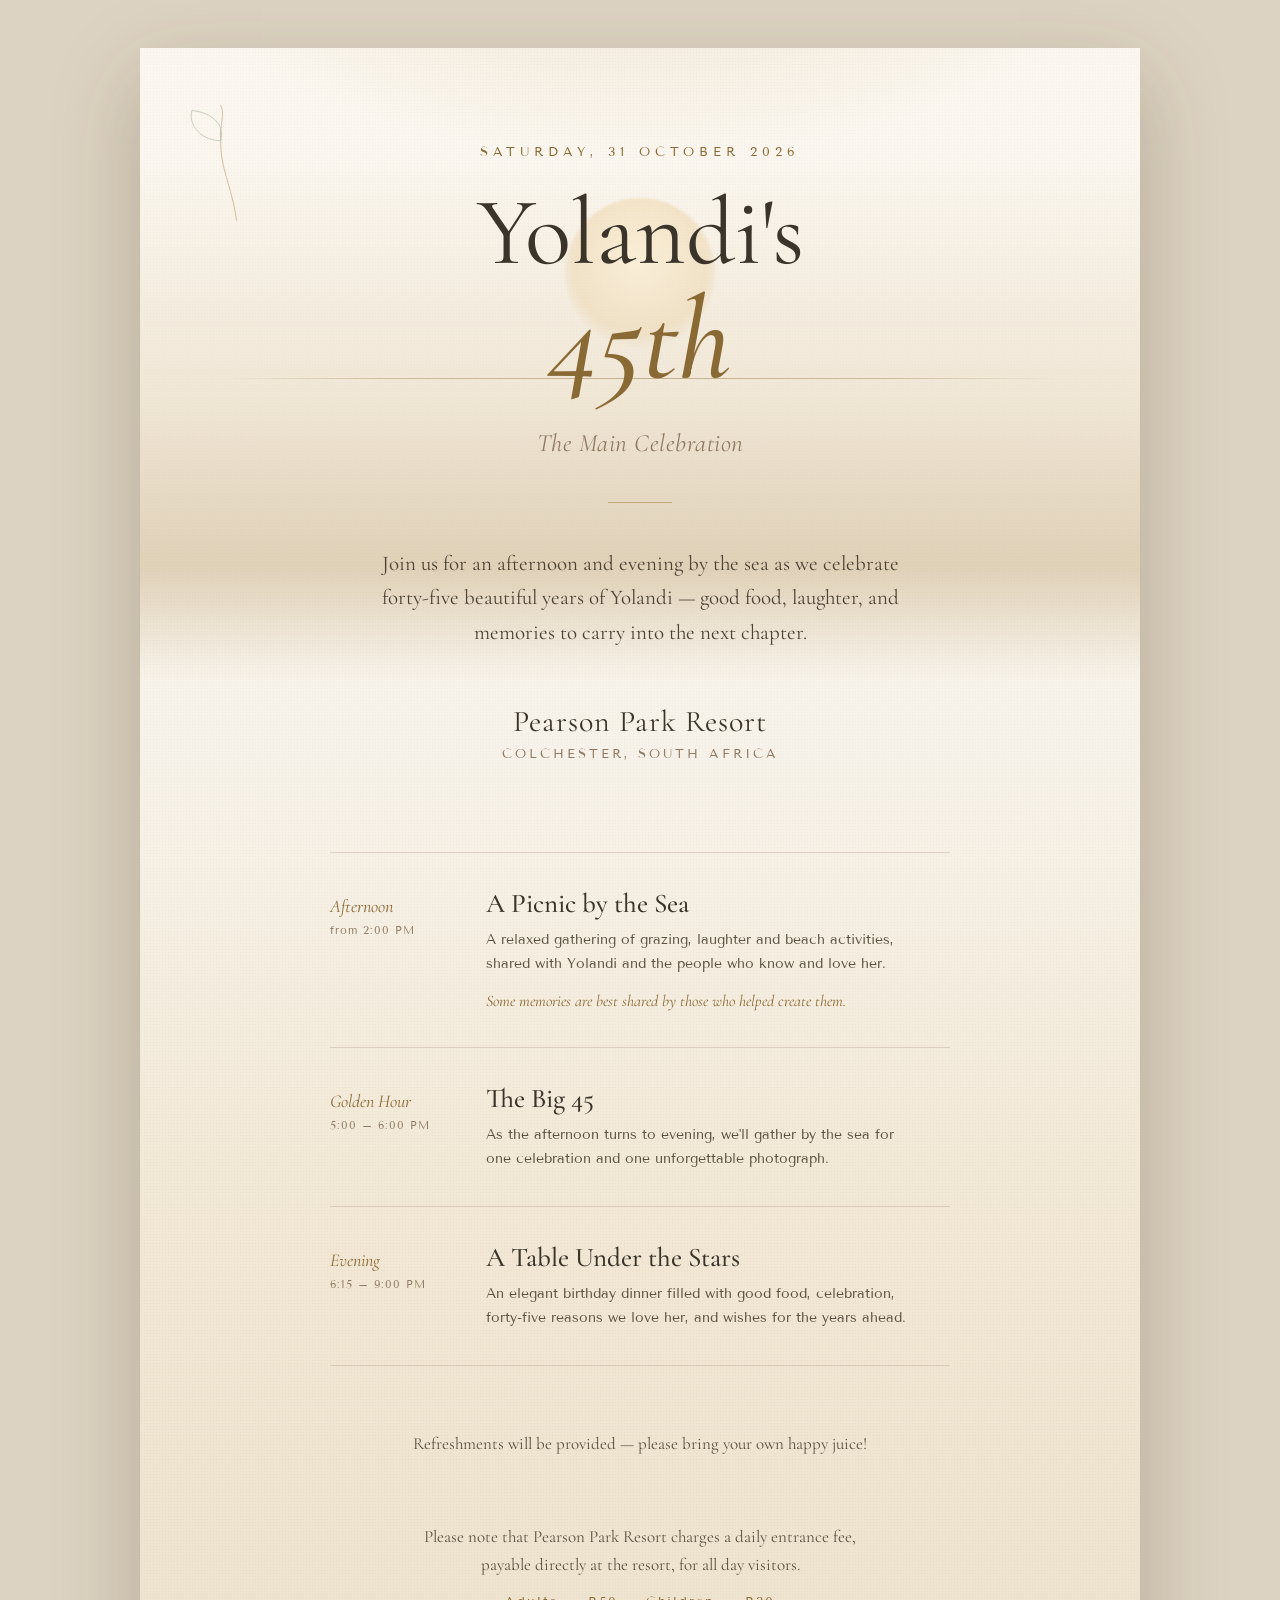
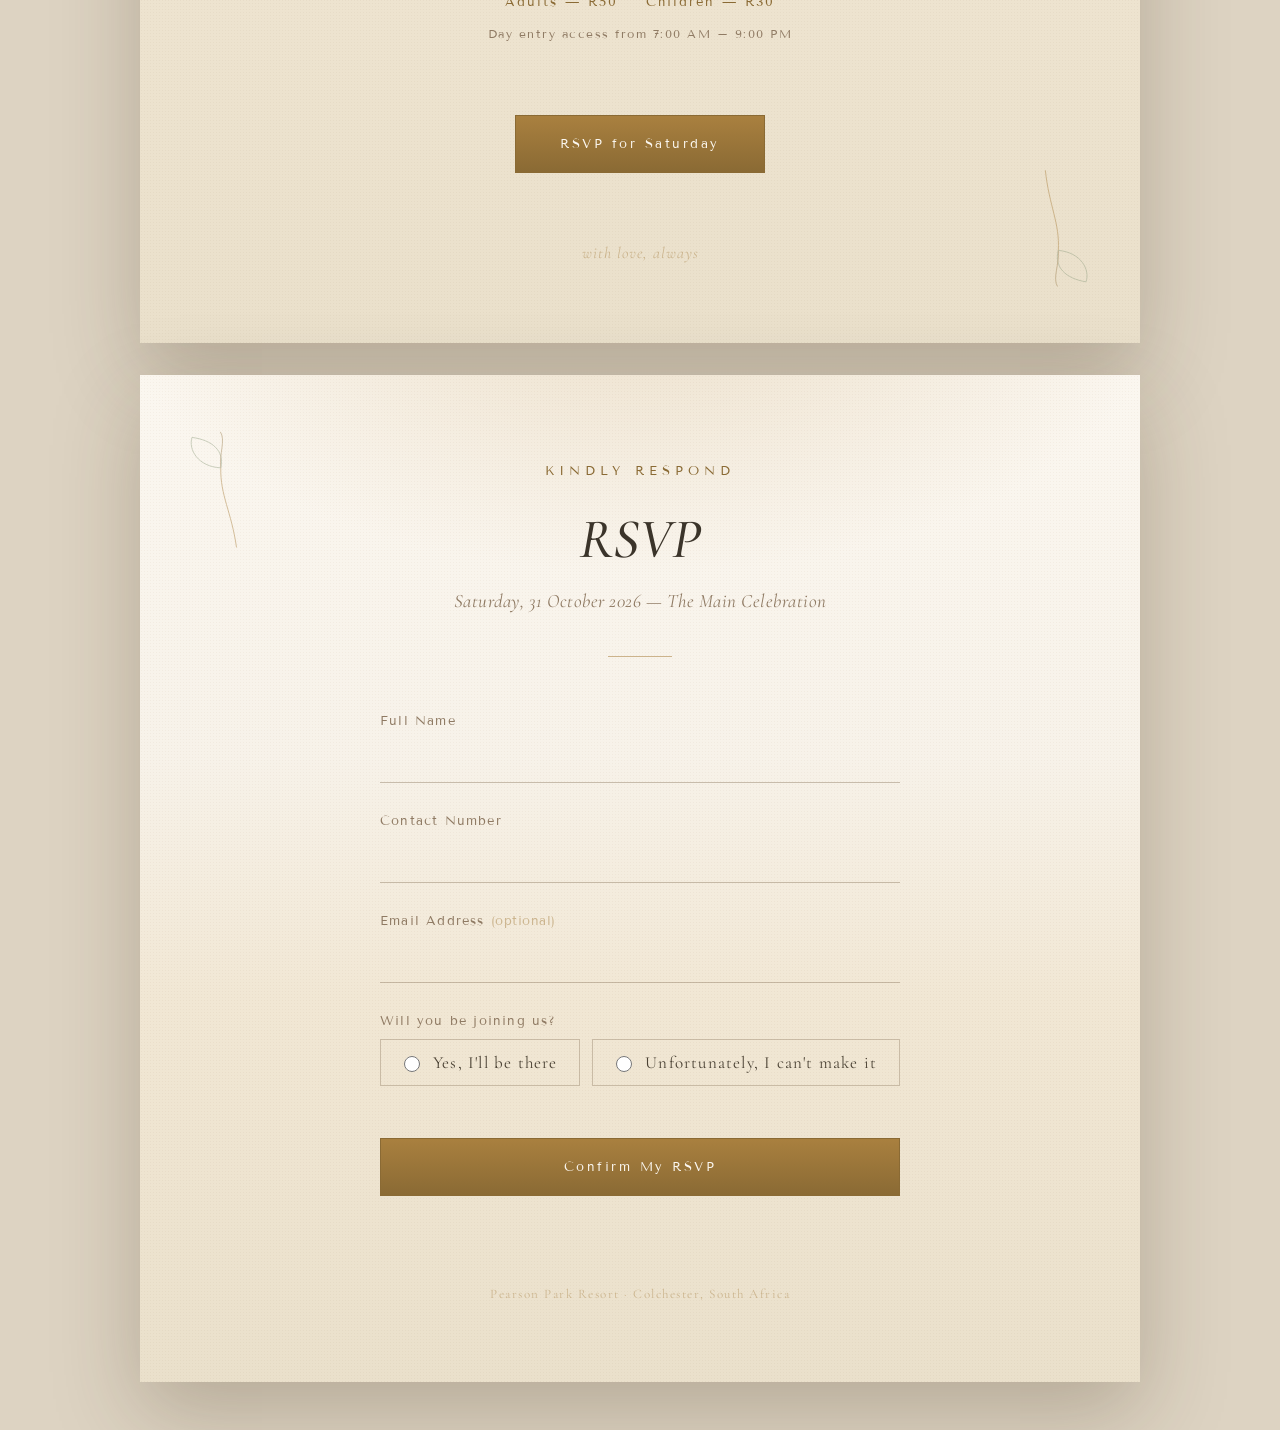
==== saturday-rsvp.html @ 2701c11b "commit changes" ====
<!DOCTYPE html>
<html lang="en">
<head>
<meta charset="UTF-8">
<title>Yolandi's 45th | Saturday, 31 October 2026</title>
<meta name="description" content="Join us for Yolandi's 45th birthday celebration on Saturday, 31 October 2026 at Pearson Park Resort, Colchester.">
<meta name="viewport" content="width=device-width, initial-scale=1.0">

<meta property="og:title" content="Yolandi's 45th | Saturday, 31 October 2026">
<meta property="og:description" content="Join us for Yolandi's 45th birthday celebration on Saturday, 31 October 2026 at Pearson Park Resort, Colchester.">
<meta property="og:type" content="website">

<link rel="preconnect" href="https://fonts.googleapis.com">
<link rel="preconnect" href="https://fonts.gstatic.com" crossorigin>
<link href="https://fonts.googleapis.com/css2?family=Cormorant+Garamond:ital,wght@0,300;0,400;0,500;0,600;1,400;1,500&family=Tenor+Sans&display=swap" rel="stylesheet">
<link rel="stylesheet" href="styles.css">
</head>
<body>

<div class="page">
  <div class="sun"></div>
  <div class="horizon"></div>
  <div class="sea-line"></div>

  <svg class="lily tl" viewBox="0 0 100 140" fill="none" xmlns="http://www.w3.org/2000/svg" aria-hidden="true">
    <path d="M50 130 C 50 90, 40 70, 45 40" stroke="#A9803F" stroke-width="1"/>
    <path d="M45 40 C 20 35, 12 15, 18 2 C 40 8, 52 22, 45 40 Z" stroke="#93A184" stroke-width="1" fill="none"/>
    <path d="M45 40 C 45 25, 55 10, 50 0" stroke="#8A6A34" stroke-width="0.8"/>
  </svg>
  <svg class="lily br" viewBox="0 0 100 140" fill="none" xmlns="http://www.w3.org/2000/svg" aria-hidden="true">
    <path d="M50 130 C 50 90, 40 70, 45 40" stroke="#A9803F" stroke-width="1"/>
    <path d="M45 40 C 20 35, 12 15, 18 2 C 40 8, 52 22, 45 40 Z" stroke="#93A184" stroke-width="1" fill="none"/>
    <path d="M45 40 C 45 25, 55 10, 50 0" stroke="#8A6A34" stroke-width="0.8"/>
  </svg>

  <div class="content">
    <p class="kicker">SATURDAY, 31 OCTOBER 2026</p>

    <h1 class="hero">Yolandi's<span class="accent">45th</span></h1>

    <p class="tagline">The Main Celebration</p>

    <div class="rule"></div>

    <p class="lede">
      Join us for an afternoon and evening by the sea as we celebrate
      forty-five beautiful years of Yolandi — good food, laughter, and
      memories to carry into the next chapter.
    </p>

    <div class="venue">
      <div class="name">Pearson Park Resort</div>
      <div class="place">COLCHESTER, SOUTH AFRICA</div>
    </div>

    <div class="moments">
      <div class="moment">
        <div class="time">Afternoon<span class="time-detail">from 2:00 PM</span></div>
        <div>
          <h3>A Picnic by the Sea</h3>
          <p>A relaxed gathering of grazing, laughter and beach activities,
          shared with Yolandi and the people who know and love her.</p>
          <p class="whisper">Some memories are best shared by those who helped create them.</p>
        </div>
      </div>
      <div class="moment">
        <div class="time">Golden Hour<span class="time-detail">5:00 – 6:00 PM</span></div>
        <div>
          <h3>The Big 45</h3>
          <p>As the afternoon turns to evening, we'll gather by the sea for
          one celebration and one unforgettable photograph.</p>
        </div>
      </div>
      <div class="moment">
        <div class="time">Evening<span class="time-detail">6:15 – 9:00 PM</span></div>
        <div>
          <h3>A Table Under the Stars</h3>
          <p>An elegant birthday dinner filled with good food, celebration,
          forty-five reasons we love her, and wishes for the years ahead.</p>
        </div>
      </div>
    </div>

    <div class="notice">
      <p class="whisper" style="margin-bottom:0;">Refreshments will be provided — please bring your own happy juice!</p>
    </div>

    <div class="notice">
      <p>Please note that Pearson Park Resort charges a daily entrance fee,
      payable directly at the resort, for all day visitors.</p>
      <div class="notice-fees">
        <span>Adults — R50</span>
        <span>Children — R30</span>
      </div>
      <p class="notice-hours">Day entry access from 7:00 AM – 9:00 PM</p>
    </div>

    <div class="rsvp-cta">
      <a href="#rsvp" class="btn-gold">RSVP for Saturday</a>
    </div>

    <div class="footer-mark">with love, always</div>
  </div>
</div>

<!-- ================= RSVP SECTION ================= -->
<div class="page rsvp-page" id="rsvp">
  <svg class="lily tl" viewBox="0 0 100 140" fill="none" xmlns="http://www.w3.org/2000/svg" aria-hidden="true">
    <path d="M50 130 C 50 90, 40 70, 45 40" stroke="#A9803F" stroke-width="1"/>
    <path d="M45 40 C 20 35, 12 15, 18 2 C 40 8, 52 22, 45 40 Z" stroke="#93A184" stroke-width="1" fill="none"/>
    <path d="M45 40 C 45 25, 55 10, 50 0" stroke="#8A6A34" stroke-width="0.8"/>
  </svg>

  <div class="content rsvp-content">

    <p class="kicker">KINDLY RESPOND</p>
    <h2 class="rsvp-title">RSVP</h2>
    <p class="tagline small">Saturday, 31 October 2026 — The Main Celebration</p>
    <div class="rule"></div>

    <!-- FORM VIEW -->
    <form id="saturdayRsvpForm" class="rsvp-form" novalidate>

      <div class="field">
        <label for="fullName">Full Name</label>
        <input type="text" id="fullName" name="fullName" autocomplete="name" required>
      </div>

      <div class="field">
        <label for="contactNumber">Contact Number</label>
        <input type="tel" id="contactNumber" name="contactNumber" autocomplete="tel" required>
      </div>

      <div class="field">
        <label for="emailAddress">Email Address <span class="opt">(optional)</span></label>
        <input type="email" id="emailAddress" name="emailAddress" autocomplete="email">
      </div>

      <fieldset class="field">
        <legend>Will you be joining us?</legend>
        <div class="radio-row">
          <label class="radio-pill">
            <input type="radio" name="attending" value="Yes, I'll be there" required>
            <span>Yes, I'll be there</span>
          </label>
          <label class="radio-pill">
            <input type="radio" name="attending" value="Unfortunately, I can't make it" required>
            <span>Unfortunately, I can't make it</span>
          </label>
        </div>
      </fieldset>

      <!-- ATTENDING BLOCK -->
      <div id="attendingBlock" class="conditional-block" hidden>

        <div class="field-row">
          <div class="field">
            <label for="adults">Adults Attending</label>
            <select id="adults" name="adults">
              <option value="">Select</option>
              <option>1</option><option>2</option><option>3</option><option>4</option>
              <option>5</option><option>6</option><option>7</option><option>8</option>
              <option>9</option><option>10+</option>
            </select>
          </div>
          <div class="field">
            <label for="children">Children Attending</label>
            <select id="children" name="children">
              <option value="">Select</option>
              <option>0</option><option>1</option><option>2</option><option>3</option>
              <option>4</option><option>5</option><option>6+</option>
            </select>
          </div>
        </div>

        <fieldset class="field">
          <legend>Would you like to be part of a special 45 Memories moment for Yolandi?</legend>
          <div class="radio-row column">
            <label class="radio-pill">
              <input type="radio" name="memoriesParticipation" value="Yes, I would love to participate">
              <span>Yes, I would love to participate</span>
            </label>
            <label class="radio-pill">
              <input type="radio" name="memoriesParticipation" value="Tell me more">
              <span>Tell me more</span>
            </label>
            <label class="radio-pill">
              <input type="radio" name="memoriesParticipation" value="Not this time">
              <span>Not this time</span>
            </label>
          </div>
          <p class="hint">Those who wish to participate will receive a little more information privately before the celebration.</p>
        </fieldset>

        <div class="field">
          <label for="dietaryRequirements">Dietary Requirements or Allergies <span class="opt">(optional)</span></label>
          <input type="text" id="dietaryRequirements" name="dietaryRequirements">
        </div>

        <div class="field">
          <label for="additionalNotes">Additional Notes <span class="opt">(optional)</span></label>
          <textarea id="additionalNotes" name="additionalNotes" rows="3"></textarea>
        </div>

      </div>
      <!-- /ATTENDING BLOCK -->

      <!-- NOT ATTENDING MESSAGE -->
      <div id="notAttendingMessage" class="not-attending" hidden>
        <p>We'll miss you, but we'll be thinking of you.</p>
      </div>

      <p class="form-error" id="formError" hidden></p>

      <button type="submit" class="btn-gold btn-submit" id="submitBtn">Confirm My RSVP</button>

    </form>

    <!-- LOADING VIEW -->
    <div id="loadingView" class="rsvp-status" hidden>
      <div class="spinner" aria-hidden="true"></div>
      <p class="status-title">Saving your RSVP…</p>
    </div>

    <!-- SUCCESS VIEW -->
    <div id="successView" class="rsvp-status" hidden>
      <p class="status-title italic">Thank You</p>
      <p class="status-body">Your RSVP has been received.</p>
      <p class="status-body">We're so looking forward to celebrating, laughing and making memories together on Saturday.</p>
      <p class="status-body extra" id="successMemories" hidden>Keep an eye out — we'll be in touch with a little more information.</p>
      <p class="status-body extra" id="successRegrets" hidden>We'll miss you, but we'll be thinking of you.</p>
      <div class="footer-mark">with love, always</div>
    </div>

    <div class="footer-mark rsvp-footer">Pearson Park Resort · Colchester, South Africa</div>
  </div>
</div>

<script src="saturday-rsvp.js"></script>
</body>
</html>
---- styles.css ----
:root{
  --ivory:#F7F2E9;
  --cream:#FBF7F0;
  --champagne:#E9DBC3;
  --sand:#CBB48D;
  --taupe:#8F7A63;
  --sage:#93A184;
  --gold:#A9803F;
  --gold-deep:#8A6A34;
  --ink:#3B342A;
}
*{box-sizing:border-box;}
html{scroll-behavior:smooth;}
html,body{margin:0;padding:0;}
body{
  background: #ddd3c2;
  font-family:'Tenor Sans', sans-serif;
  color:var(--ink);
  display:flex;
  flex-direction:column;
  align-items:center;
  gap:32px;
  padding:48px 16px;
}
.page{
  position:relative;
  width:1000px;
  max-width:100%;
  min-height:1500px;
  background:
    radial-gradient(ellipse 900px 500px at 50% -10%, rgba(233,219,195,0.9), rgba(247,242,233,0) 60%),
    linear-gradient(180deg, var(--cream) 0%, var(--ivory) 38%, #F1E7D4 62%, #EAE0CB 100%);
  overflow:hidden;
  box-shadow: 0 30px 80px rgba(60,45,20,0.25);
}

.page::before{
  content:"";
  position:absolute; inset:0;
  background-image:
    radial-gradient(rgba(140,110,60,0.05) 1px, transparent 1px);
  background-size: 3px 3px;
  mix-blend-mode:multiply;
  pointer-events:none;
}

.horizon{
  position:absolute;
  left:0; right:0;
  top:112px;
  height:520px;
  background: linear-gradient(180deg,
      rgba(233,219,195,0) 0%,
      rgba(233,219,195,0.55) 45%,
      rgba(203,180,141,0.55) 78%,
      rgba(203,180,141,0) 100%);
  pointer-events:none;
}
.sea-line{
  position:absolute;
  left:8%; right:8%;
  top:330px;
  height:1px;
  background: linear-gradient(90deg, transparent, rgba(138,106,52,0.35) 20%, rgba(138,106,52,0.45) 50%, rgba(138,106,52,0.35) 80%, transparent);
}
.sun{
  position:absolute;
  top:150px; left:50%;
  width:150px; height:150px;
  transform:translateX(-50%);
  border-radius:50%;
  background: radial-gradient(circle at 50% 45%, rgba(255,244,220,0.9), rgba(233,197,131,0.35) 60%, rgba(233,197,131,0) 75%);
  filter: blur(1px);
}

.content{
  position:relative;
  z-index:2;
  padding: 96px 88px 80px;
  text-align:center;
}

.kicker{
  font-family:'Tenor Sans', sans-serif;
  font-size:13px;
  letter-spacing:5px;
  color:var(--gold-deep);
  margin:0 0 26px;
}
.event-dates{
  font-weight:600;
  margin-top:38px;
  margin-bottom:14px;
}
.event-celebration{ font-weight:600; }

h1.hero{
  font-family:'Cormorant Garamond', serif;
  font-weight:400;
  font-size:96px;
  line-height:0.98;
  margin:0;
  color:var(--ink);
}
h1.hero .accent{
  display:block;
  font-style:italic;
  font-weight:500;
  font-size:118px;
  color:var(--gold-deep);
  margin-top:2px;
}

.tagline{
  font-family:'Cormorant Garamond', serif;
  font-style:italic;
  font-weight:400;
  font-size:25px;
  letter-spacing:0.5px;
  color:var(--taupe);
  margin:30px 0 0;
}
.tagline.small{ font-size:19px; margin-top:16px; }

.rule{
  width:64px; height:1px;
  background:var(--gold);
  margin:44px auto;
  opacity:0.55;
}

.lede{
  max-width:520px;
  margin:0 auto;
  font-family:'Cormorant Garamond', serif;
  font-weight:400;
  font-size:21px;
  line-height:1.65;
  color:#4b4234;
}

.venue{
  margin-top:52px;
}
.venue .name{
  font-family:'Cormorant Garamond', serif;
  font-size:30px;
  letter-spacing:1px;
  color:var(--ink);
}
.venue .place{
  font-family:'Tenor Sans', sans-serif;
  font-size:13px;
  letter-spacing:3px;
  color:var(--taupe);
  margin-top:6px;
}

/* moments */
.moments{
  margin-top:90px;
  text-align:left;
  max-width:620px;
  margin-left:auto;
  margin-right:auto;
}
.moment{
  display:grid;
  grid-template-columns:120px 1fr;
  column-gap:36px;
  padding:34px 0;
  border-top:1px solid rgba(143,122,99,0.25);
  align-items:baseline;
}
.moment:last-child{border-bottom:1px solid rgba(143,122,99,0.25);}
.moment .time{
  font-family:'Cormorant Garamond', serif;
  font-style:italic;
  font-size:18px;
  color:var(--gold-deep);
  display:flex;
  flex-direction:column;
}
.moment .time-detail{
  font-family:'Tenor Sans', sans-serif;
  font-style:normal;
  font-size:11px;
  letter-spacing:1px;
  color:var(--taupe);
  margin-top:6px;
}
.moment h3{
  margin:0 0 8px;
  font-family:'Cormorant Garamond', serif;
  font-weight:500;
  font-size:27px;
  color:var(--ink);
}
.moment p{
  margin:0;
  font-family:'Tenor Sans', sans-serif;
  font-size:14px;
  line-height:1.75;
  color:#5b5140;
  max-width:420px;
}
.moment p.whisper{
  font-family:'Cormorant Garamond', serif;
  font-style:italic;
  font-size:16px;
  color:var(--gold-deep);
  margin-top:12px;
  line-height:1.5;
}
.saturday-heading{
  margin-top:90px;
  text-align:center;
}
.saturday-heading .kicker{
  font-weight:600;
  margin:0 0 10px;
}
.saturday-heading h2{
  font-family:'Cormorant Garamond', serif;
  font-style:italic;
  font-weight:500;
  font-size:32px;
  margin:0;
  color:var(--gold-deep);
}
.saturday-celebration .moments{ margin-top:28px; }
.refreshments-note{
  margin:28px auto 0;
  text-align:center;
  font-family:'Cormorant Garamond', serif;
  font-style:italic;
  font-size:17px;
  color:var(--gold-deep);
}

/* day-visitor notice */
.notice{
  margin:64px auto 0;
  max-width:460px;
  text-align:center;
}
.notice p{
  font-family:'Cormorant Garamond', serif;
  font-size:17px;
  line-height:1.7;
  color:#5b5140;
  margin:0 0 14px;
}
.notice-fees{
  font-family:'Tenor Sans', sans-serif;
  font-size:13px;
  letter-spacing:2px;
  color:var(--gold-deep);
  display:flex;
  justify-content:center;
  gap:28px;
  margin-bottom:14px;
}
.notice-hours{
  font-family:'Tenor Sans', sans-serif !important;
  font-size:12px !important;
  letter-spacing:1.5px;
  color:var(--taupe) !important;
}

.stay{
  margin-top:56px;
  padding:56px 60px;
  border:1px solid rgba(143,122,99,0.35);
  position:relative;
}
.stay::before, .stay::after{
  content:"";
  position:absolute;
  width:14px; height:14px;
  border:1px solid var(--gold);
}
.stay::before{top:-1px;left:-1px;border-right:none;border-bottom:none;}
.stay::after{bottom:-1px;right:-1px;border-left:none;border-top:none;}
.stay h2{
  font-family:'Cormorant Garamond', serif;
  font-style:italic;
  font-weight:500;
  font-size:32px;
  margin:0 0 14px;
  color:var(--gold-deep);
}
.stay p{
  font-family:'Cormorant Garamond', serif;
  font-size:19px;
  line-height:1.7;
  max-width:460px;
  margin:0 auto 22px;
  color:#4b4234;
}
.stay p.pricing-note{ margin-bottom:38px; }
.stay .list{
  font-family:'Tenor Sans', sans-serif;
  font-size:13px;
  letter-spacing:2px;
  color:var(--taupe);
}
.stay .list span{margin:0 14px;}

/* CTA button */
.rsvp-cta{
  margin-top:70px;
}
.btn-gold{
  display:inline-block;
  font-family:'Tenor Sans', sans-serif;
  font-size:13px;
  letter-spacing:2.5px;
  text-decoration:none;
  color:var(--cream);
  background:linear-gradient(180deg, var(--gold) 0%, var(--gold-deep) 100%);
  padding:20px 44px;
  border:1px solid var(--gold-deep);
  cursor:pointer;
  transition:opacity 0.25s ease, transform 0.25s ease;
}
.btn-gold:hover{ opacity:0.88; }
.btn-gold:active{ transform:translateY(1px); }
.btn-gold:focus-visible{ outline:2px solid var(--gold-deep); outline-offset:3px; }

.footer-mark{
  margin-top:70px;
  font-family:'Cormorant Garamond', serif;
  font-style:italic;
  font-size:16px;
  color:var(--sand);
  letter-spacing:1px;
}

/* calla lily line art */
.lily{
  position:absolute;
  opacity:0.5;
}
.lily.tl{ top:56px; left:44px; width:90px; transform:rotate(-8deg);}
.lily.br{ bottom:56px; right:44px; width:90px; transform:rotate(174deg);}

/* ================= RSVP PAGE ================= */
.rsvp-page{ min-height:auto; }
.rsvp-content{ padding-top:88px; }
.rsvp-title{
  font-family:'Cormorant Garamond', serif;
  font-style:italic;
  font-weight:500;
  font-size:56px;
  margin:0;
  color:var(--ink);
}

.rsvp-form{
  max-width:520px;
  margin:56px auto 0;
  text-align:left;
}

.field{ margin-bottom:30px; }
.field-row{
  display:grid;
  grid-template-columns:1fr 1fr;
  gap:24px;
}

label, legend{
  display:block;
  font-family:'Tenor Sans', sans-serif;
  font-size:13px;
  letter-spacing:1.2px;
  color:var(--taupe);
  margin-bottom:10px;
  padding:0;
}
.opt{ color:var(--sand); letter-spacing:0.5px; }

input[type="text"],
input[type="tel"],
input[type="email"],
select,
textarea{
  width:100%;
  font-family:'Cormorant Garamond', serif;
  font-size:19px;
  color:var(--ink);
  background:transparent;
  border:none;
  border-bottom:1px solid rgba(143,122,99,0.45);
  padding:8px 2px 12px;
  border-radius:0;
  appearance:none;
  -webkit-appearance:none;
}
select{
  background-image: linear-gradient(45deg, transparent 50%, var(--gold-deep) 50%), linear-gradient(135deg, var(--gold-deep) 50%, transparent 50%);
  background-position: calc(100% - 8px) 16px, calc(100% - 2px) 16px;
  background-size: 6px 6px, 6px 6px;
  background-repeat: no-repeat;
  cursor:pointer;
}
textarea{ resize:vertical; min-height:70px; font-size:17px; }

input:focus, select:focus, textarea:focus{
  outline:none;
  border-bottom:1px solid var(--gold-deep);
}

fieldset{ border:none; margin:0; padding:0; }

.radio-row{
  display:flex;
  flex-wrap:wrap;
  gap:12px;
}
.radio-row.column{ flex-direction:column; }

.radio-pill{
  position:relative;
  display:flex;
  align-items:center;
  gap:10px;
  border:1px solid rgba(143,122,99,0.4);
  padding:12px 18px;
  cursor:pointer;
  flex:1 1 auto;
  transition:border-color 0.2s ease, background 0.2s ease;
}
.radio-pill input{
  accent-color:var(--gold-deep);
  width:16px; height:16px;
  flex-shrink:0;
}
.radio-pill span{
  font-family:'Cormorant Garamond', serif;
  font-size:17px;
  color:#4b4234;
}
.radio-pill:has(input:checked){
  border-color:var(--gold-deep);
  background:rgba(169,128,63,0.08);
}

.hint{
  font-family:'Cormorant Garamond', serif;
  font-style:italic;
  font-size:14px;
  color:var(--taupe);
  margin:10px 0 0;
}

.conditional-block{
  padding-top:6px;
  padding-left:20px;
  border-left:1px solid rgba(143,122,99,0.25);
  margin-bottom:8px;
}
.conditional-block.nested{
  margin-top:-8px;
  margin-bottom:22px;
}

.not-attending{
  text-align:center;
  padding:30px 0 6px;
}
.not-attending p{
  font-family:'Cormorant Garamond', serif;
  font-style:italic;
  font-size:22px;
  color:var(--gold-deep);
}

.form-error{
  font-family:'Tenor Sans', sans-serif;
  font-size:13px;
  letter-spacing:0.5px;
  color:#9C4B3E;
  background:rgba(156,75,62,0.08);
  border:1px solid rgba(156,75,62,0.3);
  padding:14px 16px;
  margin-bottom:24px;
}

.btn-submit{
  width:100%;
  text-align:center;
  border:1px solid var(--gold-deep);
  margin-top:12px;
}
.btn-submit:disabled{
  opacity:0.6;
  cursor:not-allowed;
}

.rsvp-status{
  max-width:460px;
  margin:70px auto 0;
  text-align:center;
}
.status-title{
  font-family:'Cormorant Garamond', serif;
  font-weight:500;
  font-size:34px;
  color:var(--gold-deep);
  margin:0 0 20px;
}
.status-title.italic{ font-style:italic; }
.status-body{
  font-family:'Cormorant Garamond', serif;
  font-size:19px;
  line-height:1.7;
  color:#4b4234;
  margin:0 0 14px;
}
.status-body.extra{
  font-style:italic;
  color:var(--taupe);
  margin-top:24px;
}

.spinner{
  width:34px; height:34px;
  margin:0 auto 26px;
  border:1px solid rgba(143,122,99,0.3);
  border-top-color:var(--gold-deep);
  border-radius:50%;
  animation:spin 0.9s linear infinite;
}
@keyframes spin{ to{ transform:rotate(360deg); } }

.rsvp-footer{
  margin-top:90px;
  font-size:13px;
  letter-spacing:1.5px;
  font-style:normal;
}

@media print{
  body{background:none;padding:0;}
  .page{box-shadow:none;}
}

@media (max-width:700px){
  body{ padding:28px 12px; gap:20px; }
  .content{padding:64px 28px 56px;}
  h1.hero{font-size:56px;}
  h1.hero .accent{font-size:68px;}
  .lede{ font-size:18px; }
  .moment{grid-template-columns:1fr; row-gap:6px;}
  .stay{padding:36px 24px;}
  .notice{ padding:0 8px; }
  .btn-gold{ padding:18px 30px; width:100%; }
  .rsvp-cta{ padding:0 8px; }
  .rsvp-content{ padding-top:64px; }
  .rsvp-title{ font-size:44px; }
  .field-row{ grid-template-columns:1fr; gap:0; }
  .lily{ width:56px !important; }
  .lily.tl{ top:28px; left:20px; }
  .lily.br{ bottom:28px; right:20px; }
}

@media (max-width:420px){
  h1.hero{font-size:46px;}
  h1.hero .accent{font-size:56px;}
}
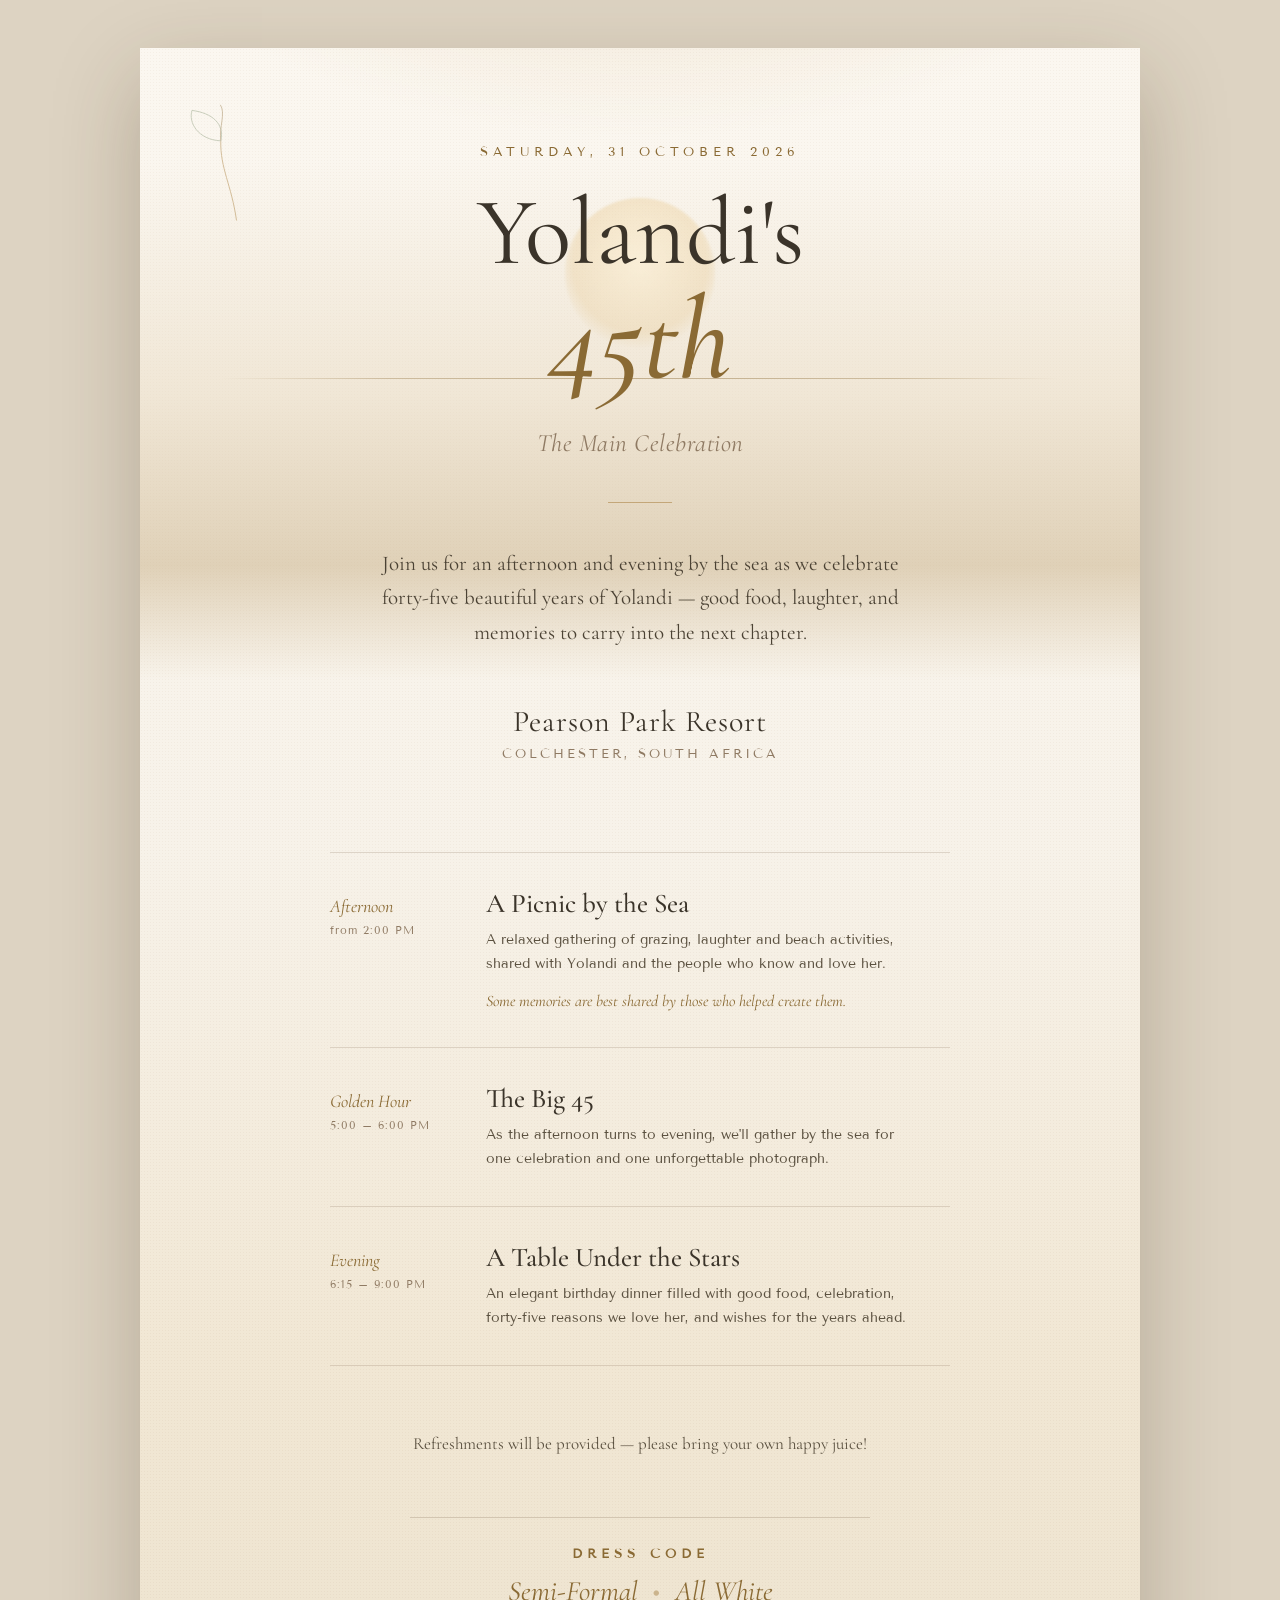
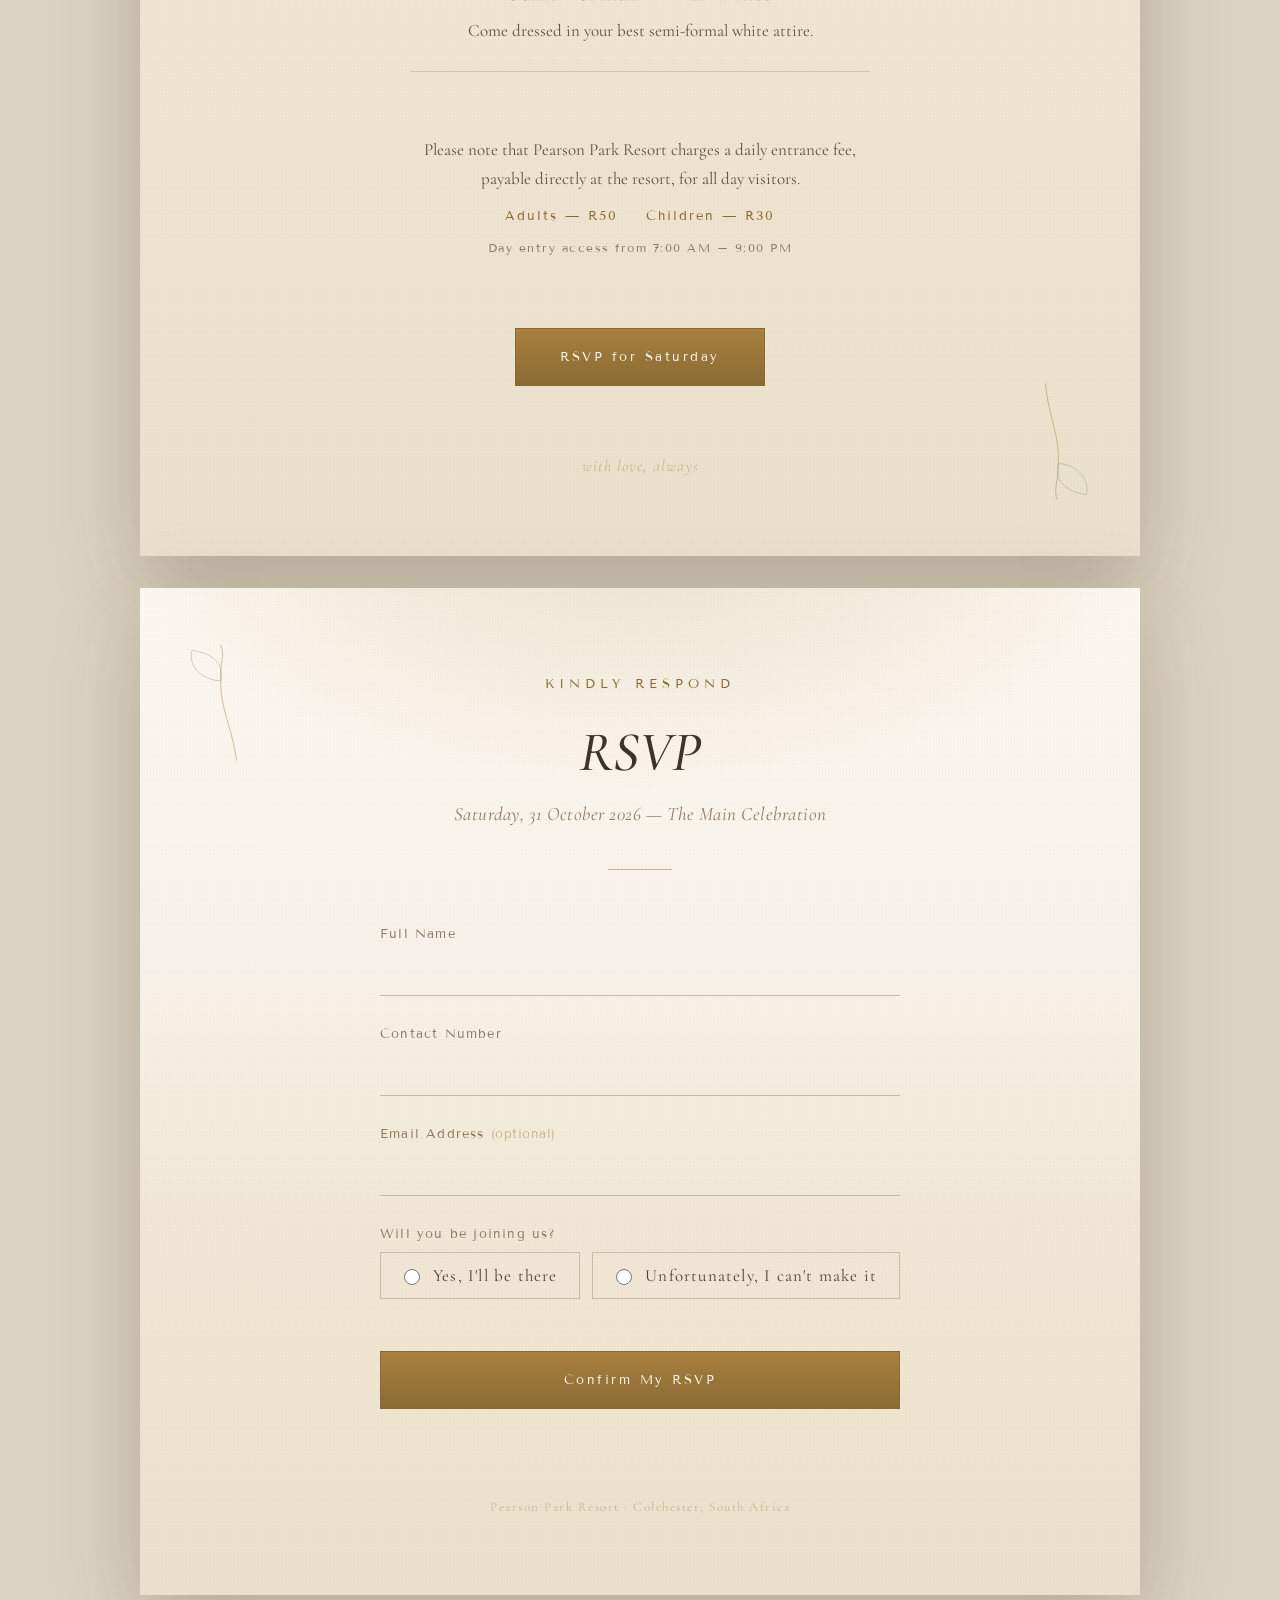
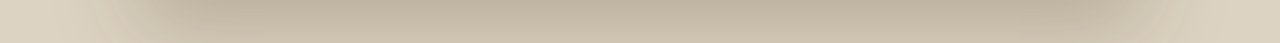
==== commit 55e3be2b: "commit changes" ====
--- a/saturday-rsvp.html
+++ b/saturday-rsvp.html
@@ -9,6 +9,13 @@
 <meta property="og:title" content="Yolandi's 45th | Saturday, 31 October 2026">
 <meta property="og:description" content="Join us for Yolandi's 45th birthday celebration on Saturday, 31 October 2026 at Pearson Park Resort, Colchester.">
 <meta property="og:type" content="website">
+<meta property="og:image" content="/images/yolandi-45-invitation.jpg">
+<meta property="og:url" content="/saturday-rsvp.html">
+
+<meta name="twitter:card" content="summary_large_image">
+<meta name="twitter:title" content="Yolandi's 45th | Saturday, 31 October 2026">
+<meta name="twitter:description" content="Join us for Yolandi's 45th birthday celebration on Saturday, 31 October 2026 at Pearson Park Resort, Colchester.">
+<meta name="twitter:image" content="/images/yolandi-45-invitation.jpg">
 
 <link rel="preconnect" href="https://fonts.googleapis.com">
 <link rel="preconnect" href="https://fonts.gstatic.com" crossorigin>
@@ -83,6 +90,12 @@
 
     <div class="notice">
       <p class="whisper" style="margin-bottom:0;">Refreshments will be provided — please bring your own happy juice!</p>
+    </div>
+
+    <div class="dress-code">
+      <p class="kicker">DRESS CODE</p>
+      <p class="dress-code-style">Semi-Formal <span aria-hidden="true">•</span> All White</p>
+      <p>Come dressed in your best semi-formal white attire.</p>
     </div>
 
     <div class="notice">
--- a/styles.css
+++ b/styles.css
@@ -236,6 +236,38 @@
   font-style:italic;
   font-size:17px;
   color:var(--gold-deep);
+}
+
+.dress-code{
+  max-width:460px;
+  margin:58px auto 0;
+  padding:28px 20px;
+  border-top:1px solid rgba(143,122,99,0.3);
+  border-bottom:1px solid rgba(143,122,99,0.3);
+  text-align:center;
+}
+.dress-code .kicker{
+  margin:0 0 12px;
+  font-weight:600;
+}
+.dress-code-style{
+  margin:0 0 10px;
+  font-family:'Cormorant Garamond', serif;
+  font-style:italic;
+  font-size:28px;
+  color:var(--gold-deep);
+}
+.dress-code-style span{
+  font-style:normal;
+  color:var(--sand);
+  padding:0 7px;
+}
+.dress-code > p:last-child{
+  margin:0;
+  font-family:'Cormorant Garamond', serif;
+  font-size:17px;
+  line-height:1.5;
+  color:#5b5140;
 }
 
 /* day-visitor notice */
